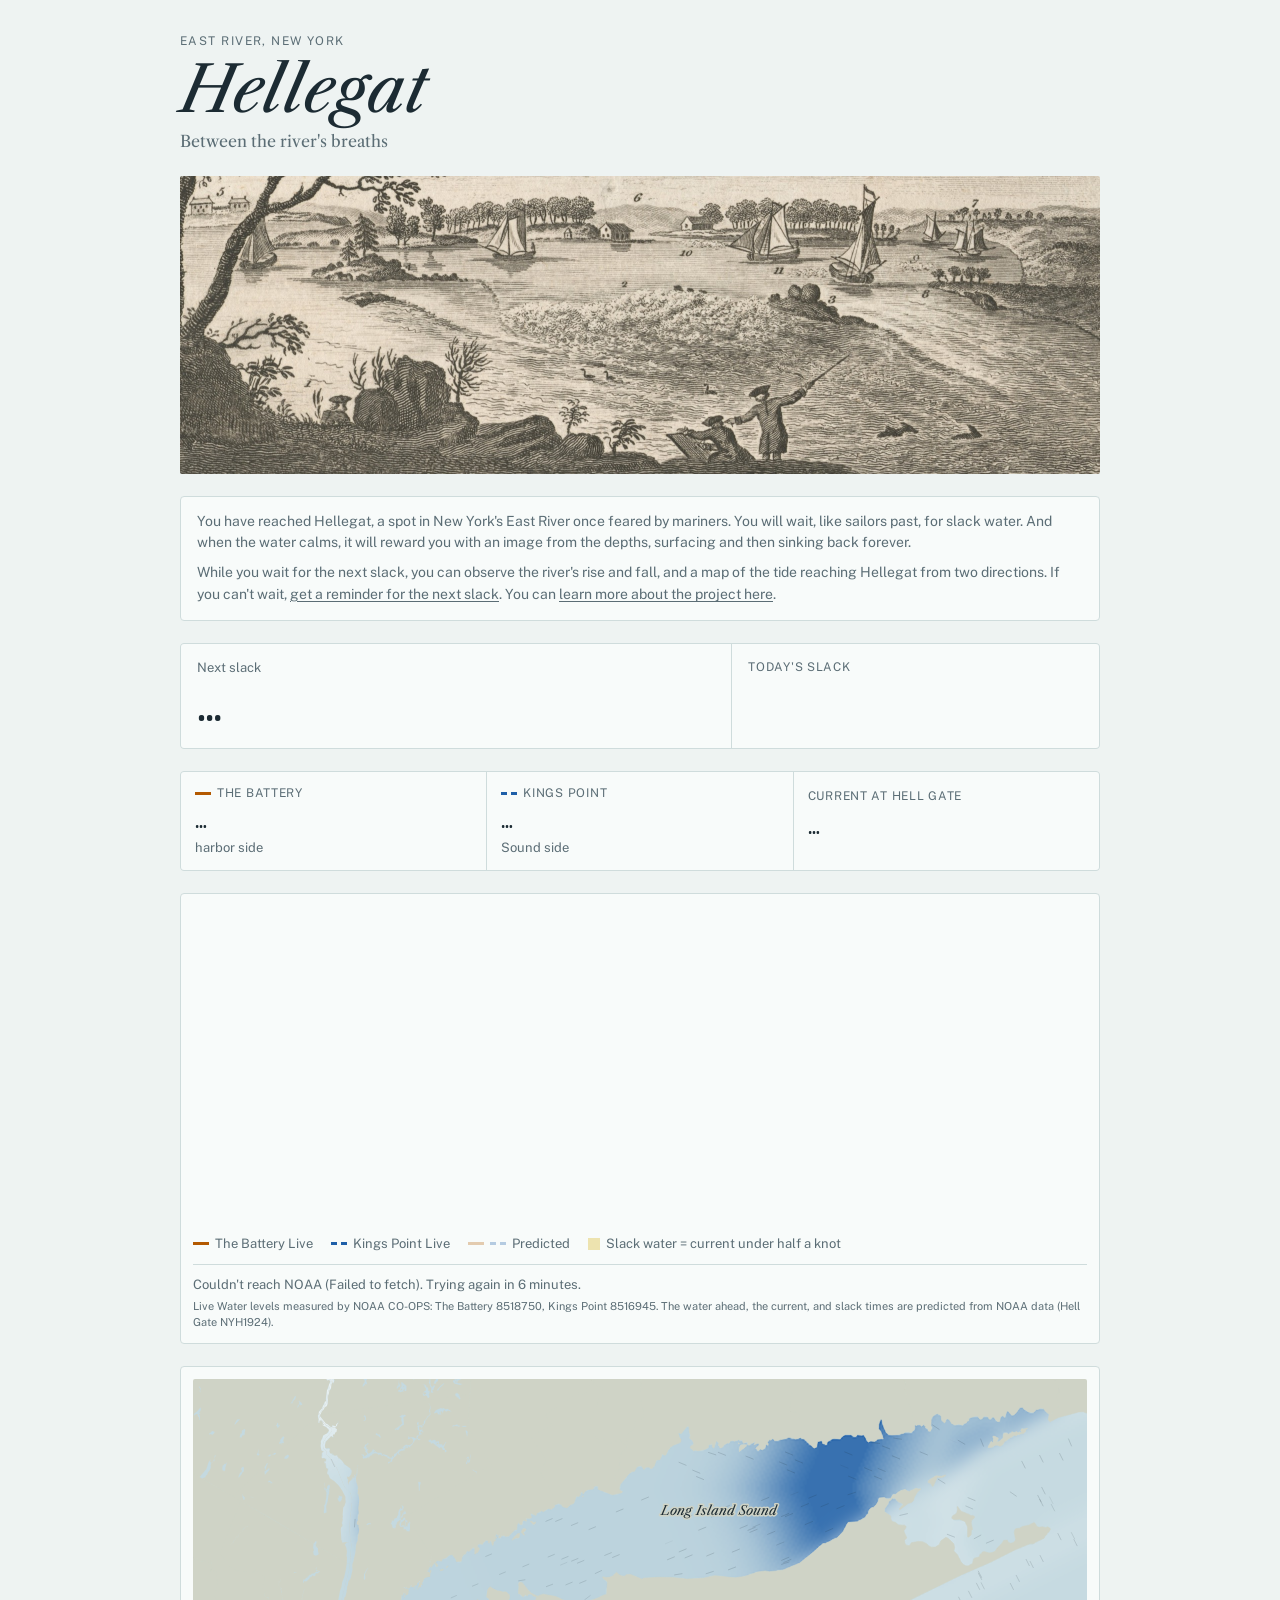
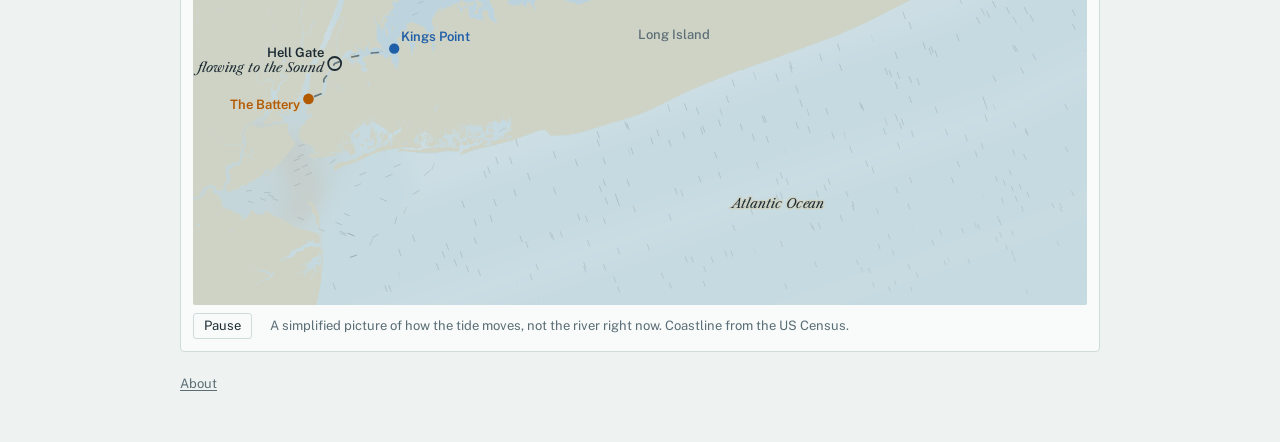
==== index.html @ 650f4060 "Make Hellegat installable, with a sailboat icon" ====
<!doctype html>
<html lang="en">
<head>
<meta charset="utf-8">
<meta name="viewport" content="width=device-width, initial-scale=1">
<title>Hellegat: Between the river's breaths</title>
<link rel="stylesheet" href="https://fonts.googleapis.com/css2?family=Libre+Caslon+Text:ital,wght@0,400;0,700;1,400&family=Public+Sans:wght@400;500;600&family=IBM+Plex+Mono:wght@400;500&display=swap">
<link rel="stylesheet" href="style.css">
<link rel="manifest" href="manifest.webmanifest">
<link rel="apple-touch-icon" href="icons/apple-touch-icon.png">
<link rel="icon" href="icons/icon-192.png">
<meta name="theme-color" content="#eef3f2" media="(prefers-color-scheme: light)">
<meta name="theme-color" content="#0e1619" media="(prefers-color-scheme: dark)">
<script src="app.js" defer></script>
<script src="map.js" defer></script>
</head>
<body>
<main class="wrap">
  <header>
    <p class="eyebrow">East River, New York</p>
    <h1>Hellegat</h1>
    <p class="tagline">Between the river's breaths</p>
  </header>

  <img class="banner" src="hell-gate-1775.jpg" width="1840" height="596" alt="Engraving of Hell Gate in 1775: ships pass rough water and rocks while a man on the shore points with a stick and another draws.">

  <section class="intro">
    <p>You have reached Hellegat, a spot in New York's East River once feared by mariners. You will wait, like sailors past, for slack water. And when the water calms, it will reward you with an image from the depths, surfacing and then sinking back forever.</p>
    <p>While you wait for the next slack, you can observe the river's rise and fall, and a map of the tide reaching Hellegat from two directions. If you can't wait, <button type="button" class="link" id="remind-next">get a reminder for the next slack</button>. You can <a href="about.html">learn more about the project here</a>.</p>
  </section>

  <section class="slack">
    <div class="countdown">
      <span class="k" id="slack-label">Next slack</span>
      <span class="count" id="slack-count">…</span>
      <span class="s" id="slack-when"></span>
    </div>
    <div class="today">
      <span class="k" id="slack-day">Today's slack</span>
      <ol id="slacks"></ol>
    </div>
  </section>

  <section class="reveal" id="reveal" hidden>
    <p class="s reveal-welcome">You have reached Hellegat, an art project by Maria Saha that follows the movement of New York's East River at its most dangerous spot. You have happened to arrive during slack water. At this time, the river becomes calm and chooses an image for us to view briefly. When the timer runs out, the image will sink back into the water forever. When it does, you will be able to learn more about this project and the river.</p>
    <p class="reveal-time"><span id="reveal-count"></span> until the river exhales</p>
    <div class="reveal-found" id="reveal-found" hidden>
      <img id="reveal-img" alt="">
      <div class="reveal-caption">
        <p class="reveal-title"><a id="reveal-link" target="_blank" rel="noopener"></a></p>
        <p class="s" id="reveal-info"></p>
        <p class="s">Take a screenshot to keep it with its name.</p>
      </div>
    </div>
    <p class="s" id="reveal-missing" hidden>The river's image couldn't be reached this time.</p>
  </section>

  <section class="readout">
    <div class="cell">
      <span class="k"><i class="sw bat"></i>The Battery</span>
      <span class="v" id="v-bat">…</span>
      <span class="s" id="s-bat">harbor side</span>
    </div>
    <div class="cell">
      <span class="k"><i class="sw kp"></i>Kings Point</span>
      <span class="v" id="v-kp">…</span>
      <span class="s" id="s-kp">Sound side</span>
    </div>
    <div class="cell">
      <span class="k">Current at Hell Gate</span>
      <span class="v" id="v-cur">…</span>
      <span class="s" id="s-cur"></span>
    </div>
  </section>

  <figure class="chart-fig">
    <p class="s river-clock" id="river-clock" hidden></p>
    <canvas id="chart" aria-label="Chart of water level at the Battery and Kings Point, centered on the next slack at Hell Gate"></canvas>
    <figcaption class="legend">
      <span><i class="sw bat"></i>The Battery Live</span>
      <span><i class="sw kp"></i>Kings Point Live</span>
      <span><i class="sw bat faded"></i><i class="sw kp faded"></i>Predicted</span>
      <span><i class="sw band"></i>Slack water = current under half a knot</span>
    </figcaption>
    <div class="status">
      <span id="updated">Loading from NOAA…</span>
      <span class="sources">Live Water levels measured by NOAA CO-OPS: The Battery 8518750, Kings Point 8516945. The water ahead, the current, and slack times are predicted from NOAA data (Hell Gate NYH1924).</span>
    </div>
  </figure>

  <figure class="chart-fig map-fig" id="tide-map-fig">
    <canvas id="tide-map" aria-label="Map of New York Harbor, Long Island and Long Island Sound. One ocean tide wraps around Long Island and reaches Hell Gate from both ends, hours apart."></canvas>
    <figcaption class="legend">
      <button id="tide-pause" type="button">Pause</button>
      <span>A simplified picture of how the tide moves, not the river right now. Coastline from the US Census.</span>
    </figcaption>
  </figure>

  <footer class="site-foot"><a href="about.html">About</a></footer>
</main>
</body>
</html>
---- style.css ----
/* Colorblind-safe orange and blue for the two sides. */
:root {
  --paper: #eef3f2;
  --card: #f8fbfa;
  --ink: #1c2b33;
  --muted: #5b6d75;
  --rule: #cfdcdc;
  --harbor: #b35900;
  --sound: #1f5fa8;
  --flow: #1c2b33;
  --slack: #d4a800;
  --land: #cfd3c6;
  --water: #c4d9e0;
  --crest: #ffffff;
  --display: "Libre Caslon Text", Georgia, "Times New Roman", serif;
  --body: "Public Sans", system-ui, -apple-system, "Segoe UI", sans-serif;
  --mono: "IBM Plex Mono", ui-monospace, Menlo, monospace;
}
@media (prefers-color-scheme: dark) {
  :root {
    --paper: #0e1619; --card: #141f23; --ink: #dfe9ea; --muted: #8fa3a8; --rule: #26363b;
    --harbor: #f0a050; --sound: #7fb2f0; --flow: #e8f1f2; --slack: #f2c94c;
    --land: #0b1213; --water: #0f2830; --crest: #dfe9ea;
    color-scheme: dark;
  }
}

[hidden] { display: none !important; }
body { margin: 0; background: var(--paper); color: var(--ink); font-family: var(--body); font-size: 15px; line-height: 1.55; }
.wrap {
  max-width: 920px; margin: 0 auto;
  padding: 32px 16px 48px;
  display: grid; gap: 22px;
}
.eyebrow { margin: 0; font-size: 12px; letter-spacing: .12em; text-transform: uppercase; color: var(--muted); }
h1 { margin: 4px 0 0; font-family: var(--display); font-style: italic; font-weight: 400; font-size: clamp(40px, 7vw, 64px); line-height: 1.1; }
h1 a { color: inherit; text-decoration: none; }
.tagline { margin: 4px 0 0; font-family: var(--display); font-size: 16px; color: var(--muted); }
.banner { display: block; width: 100%; height: auto; border-radius: 2px; }

.intro { background: var(--card); border: 1px solid var(--rule); border-radius: 4px; padding: 14px 16px; color: var(--muted); font-size: 14px; }
.intro p { margin: 0; }
.intro p + p { margin-top: 8px; }
.slack { display: grid; grid-template-columns: minmax(0, 3fr) minmax(0, 2fr); gap: 1px; background: var(--rule); border: 1px solid var(--rule); border-radius: 4px; overflow: hidden; }
.countdown, .today { background: var(--card); padding: 14px 16px; display: grid; gap: 4px; align-content: start; min-width: 0; }
.count { font-family: var(--mono); font-size: clamp(32px, 6vw, 42px); line-height: 1.15; font-variant-numeric: tabular-nums; }
.today ol { margin: 2px 0 0; padding: 0; list-style: none; font-family: var(--mono); font-size: 13px; font-variant-numeric: tabular-nums; }
.today li { display: flex; justify-content: space-between; gap: 12px; padding: 2px 0; }
.today li.past { color: var(--muted); }
.today li.next, .today li.now { font-weight: 500; }
/* Remind me has the same outlined look as the map's Pause button, with less padding so its row is no taller than the others. */
.today button { font: inherit; color: var(--ink); background: transparent; border: 1px solid var(--rule); border-radius: 3px; padding: 0 8px; cursor: pointer; }

/* While the image is up it covers the whole page, so fading in is a fade from the river, and it needs no scrolling. */
.reveal {
  position: fixed; inset: 0; z-index: 10; overflow: auto;
  display: grid; grid-template-rows: auto auto minmax(0, 1fr); gap: 12px;
  padding: 16px; text-align: center;
  background: var(--paper); animation: surface 2.5s ease-out;
}
.reveal p { margin: 4px 0 0; }
.reveal-welcome { max-width: 640px; justify-self: center; text-align: left; }
.reveal-time { font-family: var(--mono); font-size: 14px; font-variant-numeric: tabular-nums; color: var(--muted); }
.reveal-found { display: flex; flex-direction: column; align-items: center; justify-content: center; gap: 12px; min-height: 0; }
.reveal img { flex: 0 1 auto; min-height: 0; max-width: 100%; object-fit: contain; }
.reveal-caption { flex: none; max-width: 640px; }
.reveal-title { font-family: var(--display); font-size: 18px; line-height: 1.3; }
.reveal.sinking { animation: sink 4s ease-in forwards; }
@keyframes surface { from { opacity: 0; } to { opacity: 1; } }
@keyframes sink { from { opacity: 1; } to { opacity: 0; } }
@media (prefers-reduced-motion: reduce) { .reveal, .reveal.sinking { animation: none; } }

.readout { display: grid; grid-template-columns: repeat(3, minmax(0, 1fr)); gap: 1px; background: var(--rule); border: 1px solid var(--rule); border-radius: 4px; overflow: hidden; }
.cell { background: var(--card); padding: 12px 14px; display: grid; gap: 2px; min-width: 0; }
.k { font-size: 12px; letter-spacing: .06em; text-transform: uppercase; color: var(--muted); display: flex; align-items: center; gap: 6px; }
#slack-label { font-size: 13px; letter-spacing: 0; text-transform: none; }
.v { font-family: var(--mono); font-size: 20px; font-variant-numeric: tabular-nums; }
.s { font-size: 13px; color: var(--muted); }

.sw { display: inline-block; width: 16px; height: 0; border-top: 3px solid; }
.sw.bat { border-color: var(--harbor); }
.sw.kp { border-color: var(--sound); border-top-style: dashed; }
.sw.faded { opacity: .3; } /* same as FUTURE_FADE in app.js */
.sw.band { border: 0; height: 12px; width: 12px; background: var(--slack); opacity: .3; }

.map-fig { margin-top: 18px; }
.map-fig[hidden] { display: none; }
.map-fig canvas { display: block; width: 100%; border-radius: 2px; }
.map-fig .legend { align-items: center; }
#tide-pause { font: inherit; color: var(--ink); background: transparent; border: 1px solid var(--rule); border-radius: 3px; padding: 2px 10px; cursor: pointer; }
.river-clock { margin: 0 0 8px; } /* at the top of the chart's box, above the times it answers */
.chart-fig { min-width: 0; margin: 0; background: var(--card); border: 1px solid var(--rule); border-radius: 4px; padding: 12px; }
canvas { display: block; width: 100%; }
.legend { display: flex; flex-wrap: wrap; gap: 6px 18px; margin-top: 8px; font-size: 13px; color: var(--muted); }
.legend span { display: inline-flex; align-items: center; gap: 6px; }

.status { display: flex; flex-wrap: wrap; justify-content: space-between; gap: 4px 16px; margin-top: 10px; padding-top: 10px; border-top: 1px solid var(--rule); font-size: 13px; color: var(--muted); }
.sources { font-size: 11px; line-height: 1.45; }

@media (max-width: 640px) {
  .slack, .readout { grid-template-columns: minmax(0, 1fr); }
}

.site-foot { font-size: 13px; color: var(--muted); }
.site-foot a, .about section a, .intro a, .reveal-title a { color: inherit; text-underline-offset: 2px; }
/* A button that does something on the page, dressed like the links around it. */
button.link { font: inherit; color: inherit; background: none; border: 0; padding: 0; text-decoration: underline; text-underline-offset: 2px; cursor: pointer; }

/* The About page: a narrower column, for reading */
.about { max-width: 640px; font-size: 16px; line-height: 1.65; }
.about h2 { margin: 0 0 8px; font-family: var(--display); font-weight: 400; font-size: 24px; line-height: 1.2; }
.about section p { margin: 0 0 14px; }
.cam { margin: 0; }
.cam iframe { display: block; width: 100%; aspect-ratio: 16 / 9; border: 0; }
.cam figcaption { margin-top: 6px; font-size: 13px; color: var(--muted); }
.about .credits { padding-top: 18px; border-top: 1px solid var(--rule); color: var(--muted); font-size: 13px; line-height: 1.5; }
.about .credits h2 { font-size: 16px; color: var(--ink); }
.about .credits ul { margin: 0; padding: 0; list-style: none; display: grid; gap: 6px; }
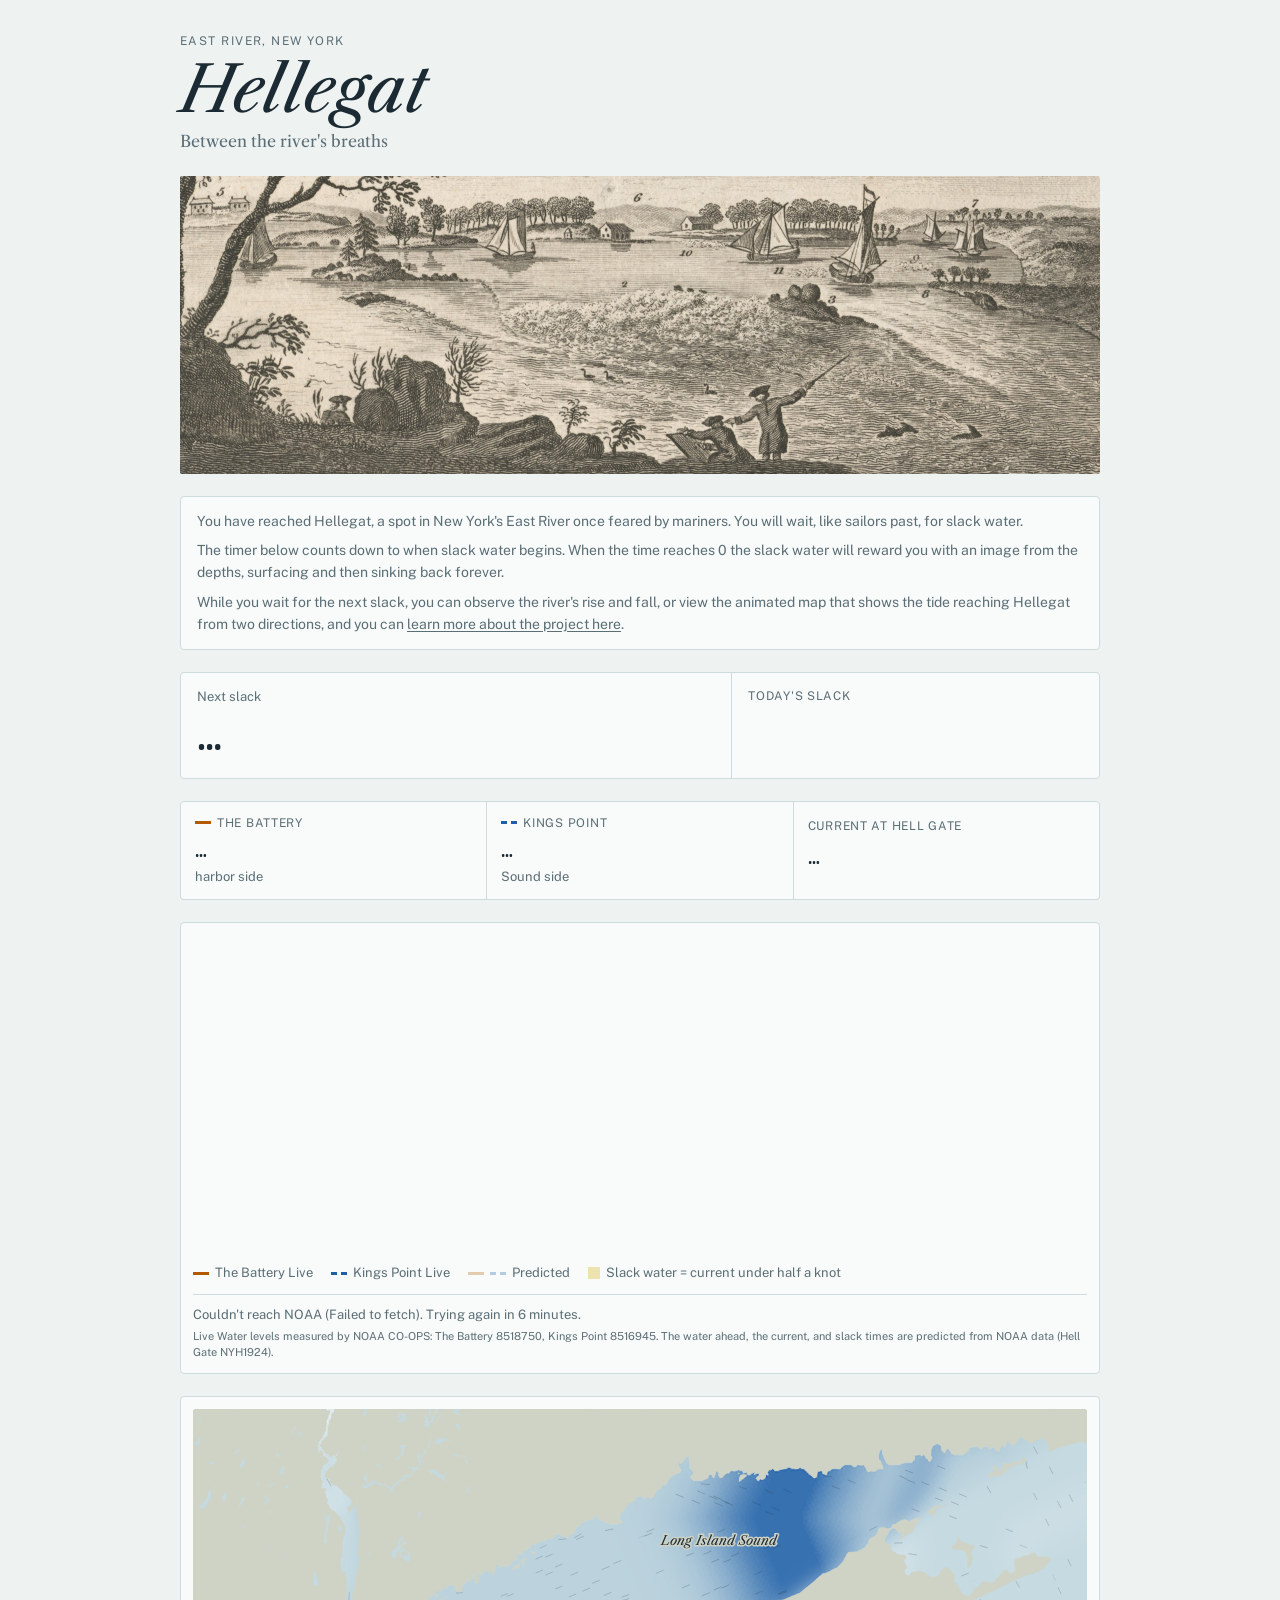
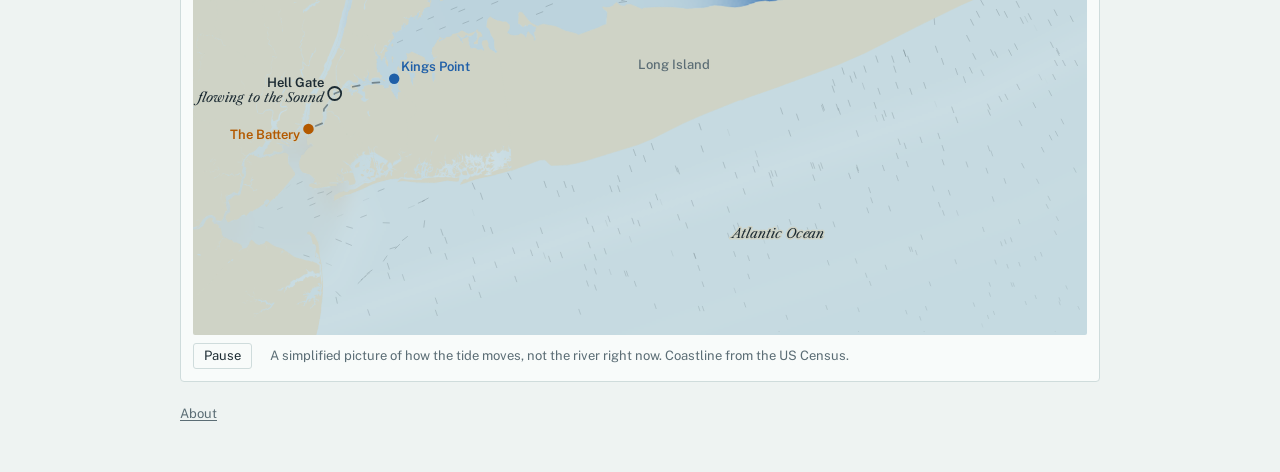
==== commit a16cacdd: "Rewrite the intro so it says the timer counts down to the image, and drop the intro's reminder link" ====
--- a/index.html
+++ b/index.html
@@ -25,8 +25,9 @@
   <img class="banner" src="hell-gate-1775.jpg" width="1840" height="596" alt="Engraving of Hell Gate in 1775: ships pass rough water and rocks while a man on the shore points with a stick and another draws.">
 
   <section class="intro">
-    <p>You have reached Hellegat, a spot in New York's East River once feared by mariners. You will wait, like sailors past, for slack water. And when the water calms, it will reward you with an image from the depths, surfacing and then sinking back forever.</p>
-    <p>While you wait for the next slack, you can observe the river's rise and fall, and a map of the tide reaching Hellegat from two directions. If you can't wait, <button type="button" class="link" id="remind-next">get a reminder for the next slack</button>. You can <a href="about.html">learn more about the project here</a>.</p>
+    <p>You have reached Hellegat, a spot in New York's East River once feared by mariners. You will wait, like sailors past, for slack water.</p>
+    <p>The timer below counts down to when slack water begins. When the time reaches 0 the slack water will reward you with an image from the depths, surfacing and then sinking back forever.</p>
+    <p>While you wait for the next slack, you can observe the river's rise and fall, or view the animated map that shows the tide reaching Hellegat from two directions, and you can <a href="about.html">learn more about the project here</a>.</p>
   </section>
 
   <section class="slack">
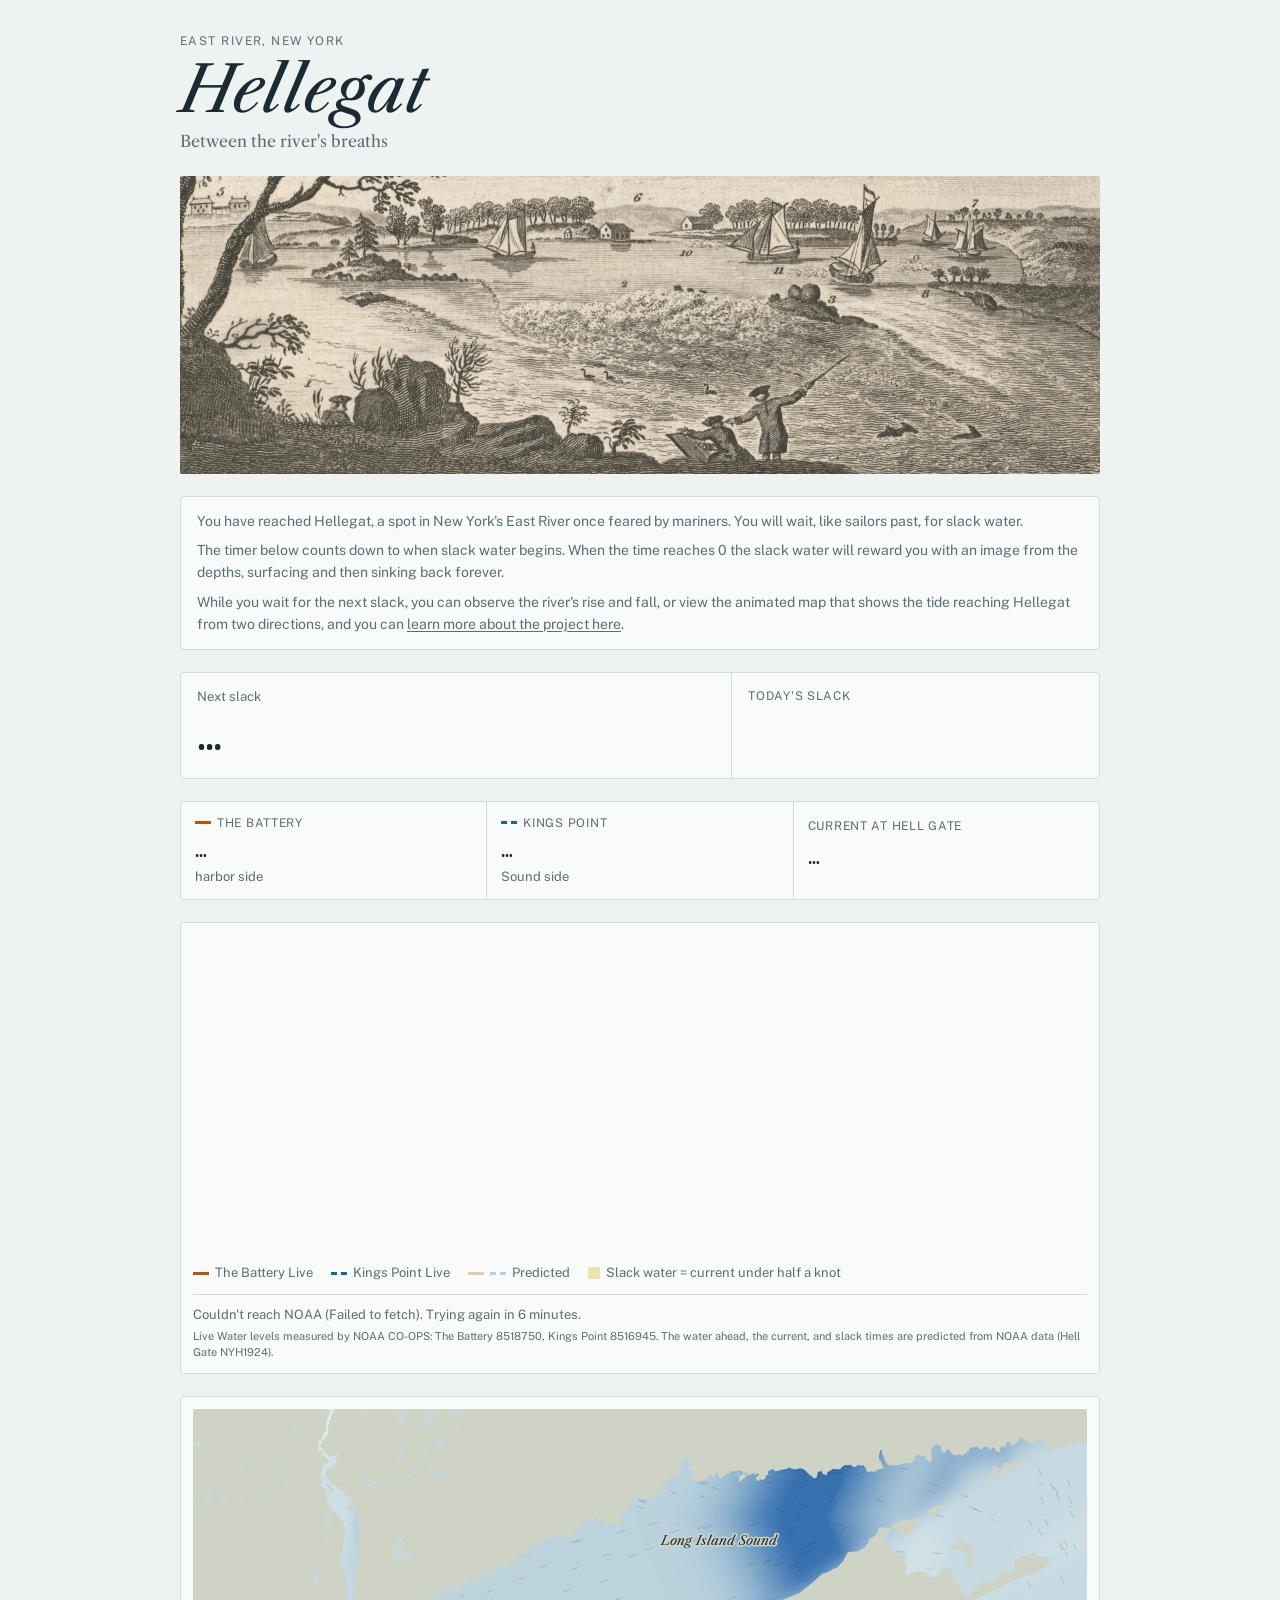
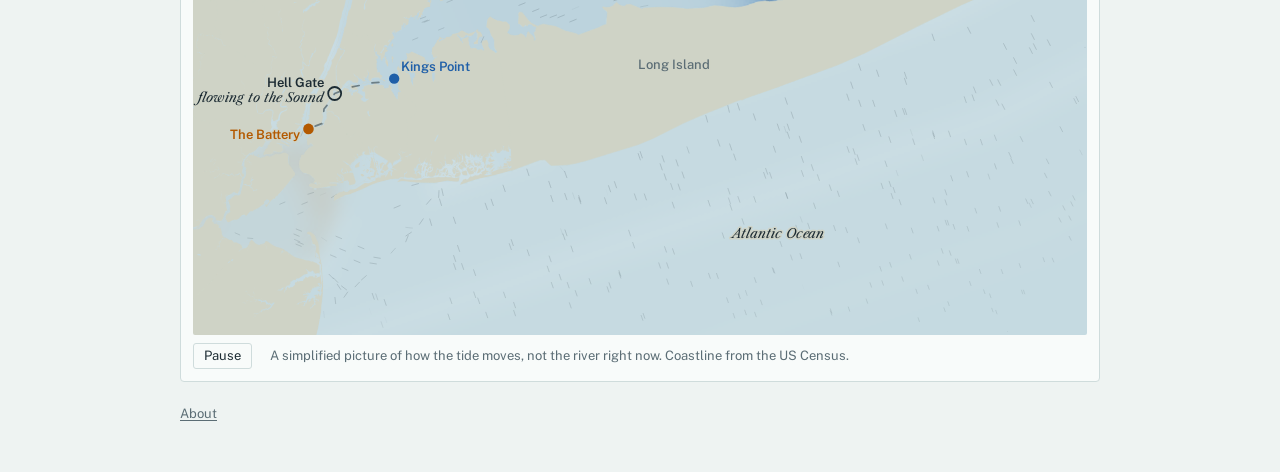
==== commit 7f02f87b: "Add slack notifications, still hidden behind ?notify: the service worker shows them, and a Notify me" ====
--- a/index.html
+++ b/index.html
@@ -13,6 +13,7 @@
 <meta name="theme-color" content="#0e1619" media="(prefers-color-scheme: dark)">
 <script src="app.js" defer></script>
 <script src="map.js" defer></script>
+<script type="module" src="notify.js"></script>
 </head>
 <body>
 <main class="wrap">
@@ -35,6 +36,8 @@
       <span class="k" id="slack-label">Next slack</span>
       <span class="count" id="slack-count">…</span>
       <span class="s" id="slack-when"></span>
+      <button id="notify-btn" type="button" hidden>Notify me</button>
+      <p class="s" id="notify-msg" hidden></p>
     </div>
     <div class="today">
       <span class="k" id="slack-day">Today's slack</span>
--- a/style.css
+++ b/style.css
@@ -88,6 +88,9 @@
 .map-fig canvas { display: block; width: 100%; border-radius: 2px; }
 .map-fig .legend { align-items: center; }
 #tide-pause { font: inherit; color: var(--ink); background: transparent; border: 1px solid var(--rule); border-radius: 3px; padding: 2px 10px; cursor: pointer; }
+/* Notify me matches the Pause button, and sits at its own width under the countdown instead of stretching. */
+#notify-btn { font: inherit; font-size: 13px; color: var(--ink); background: transparent; border: 1px solid var(--rule); border-radius: 3px; padding: 2px 10px; cursor: pointer; justify-self: start; margin-top: 6px; }
+#notify-msg { margin: 0; }
 .river-clock { margin: 0 0 8px; } /* at the top of the chart's box, above the times it answers */
 .chart-fig { min-width: 0; margin: 0; background: var(--card); border: 1px solid var(--rule); border-radius: 4px; padding: 12px; }
 canvas { display: block; width: 100%; }
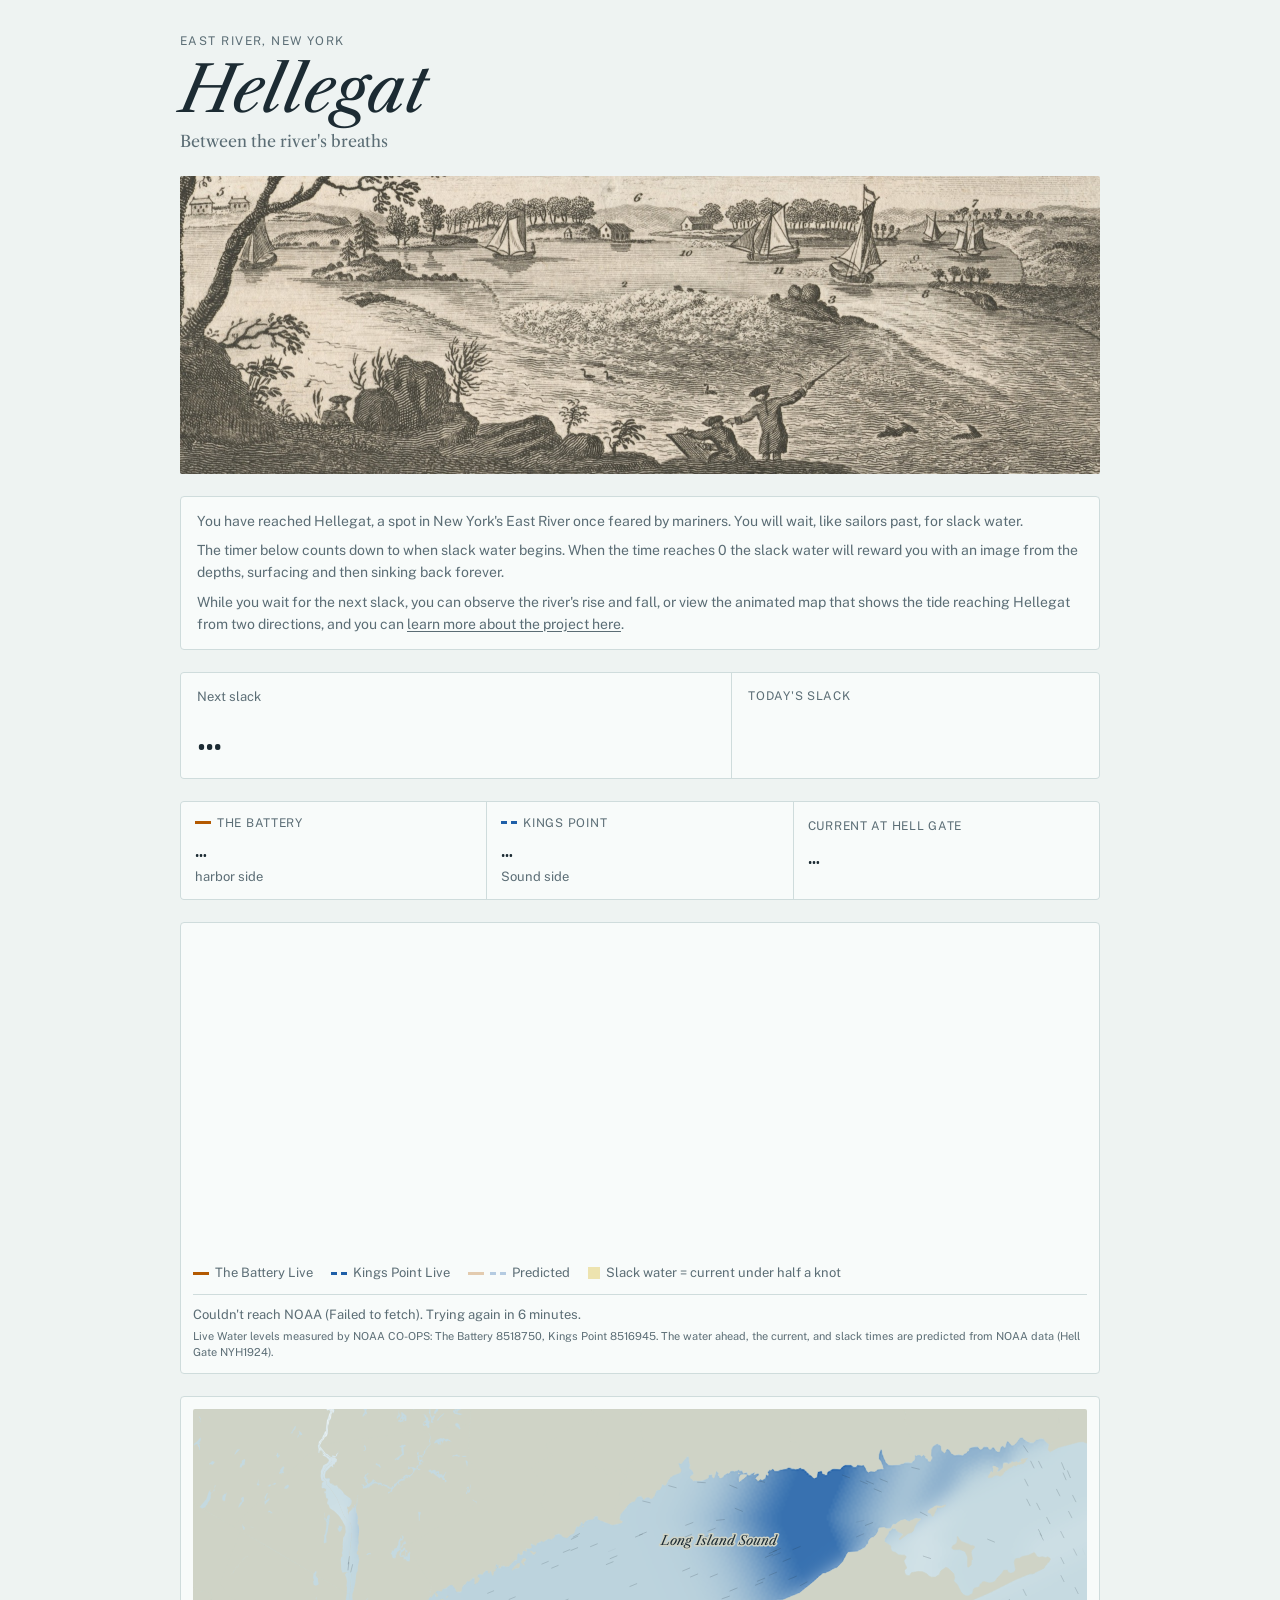
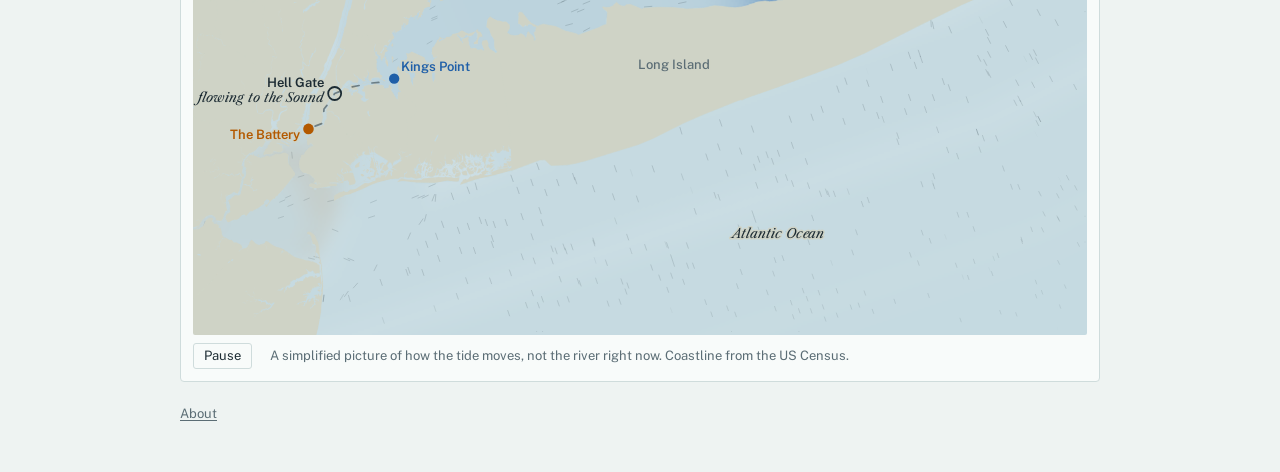
==== commit 63ee3413: "Show when this device is subscribed to slack notifications, with a quiet Turn off link" ====
--- a/index.html
+++ b/index.html
@@ -38,6 +38,7 @@
       <span class="s" id="slack-when"></span>
       <button id="notify-btn" type="button" hidden>Notify me</button>
       <p class="s" id="notify-msg" hidden></p>
+      <button id="notify-off" class="link s" type="button" hidden>Turn off</button>
     </div>
     <div class="today">
       <span class="k" id="slack-day">Today's slack</span>
--- a/style.css
+++ b/style.css
@@ -91,6 +91,7 @@
 /* Notify me matches the Pause button, and sits at its own width under the countdown instead of stretching. */
 #notify-btn { font: inherit; font-size: 13px; color: var(--ink); background: transparent; border: 1px solid var(--rule); border-radius: 3px; padding: 2px 10px; cursor: pointer; justify-self: start; margin-top: 6px; }
 #notify-msg { margin: 0; }
+#notify-off { justify-self: start; }
 .river-clock { margin: 0 0 8px; } /* at the top of the chart's box, above the times it answers */
 .chart-fig { min-width: 0; margin: 0; background: var(--card); border: 1px solid var(--rule); border-radius: 4px; padding: 12px; }
 canvas { display: block; width: 100%; }
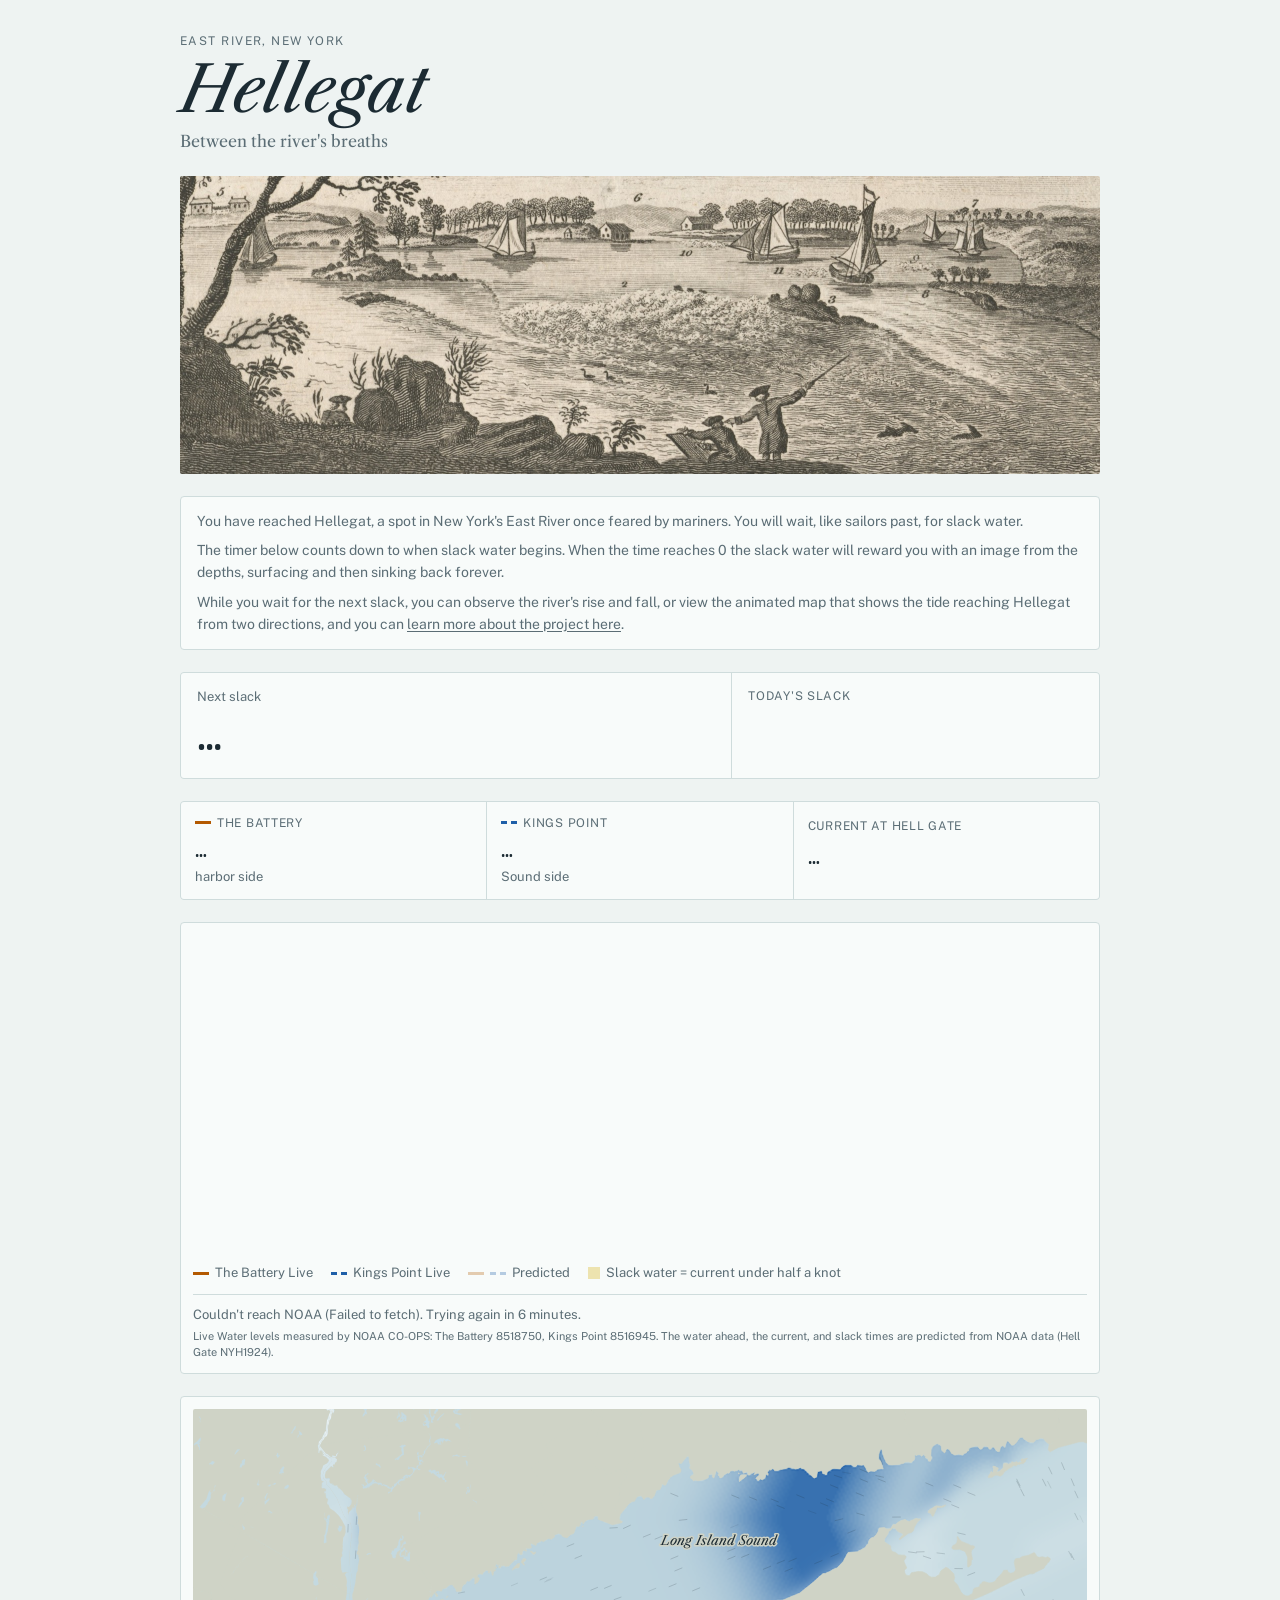
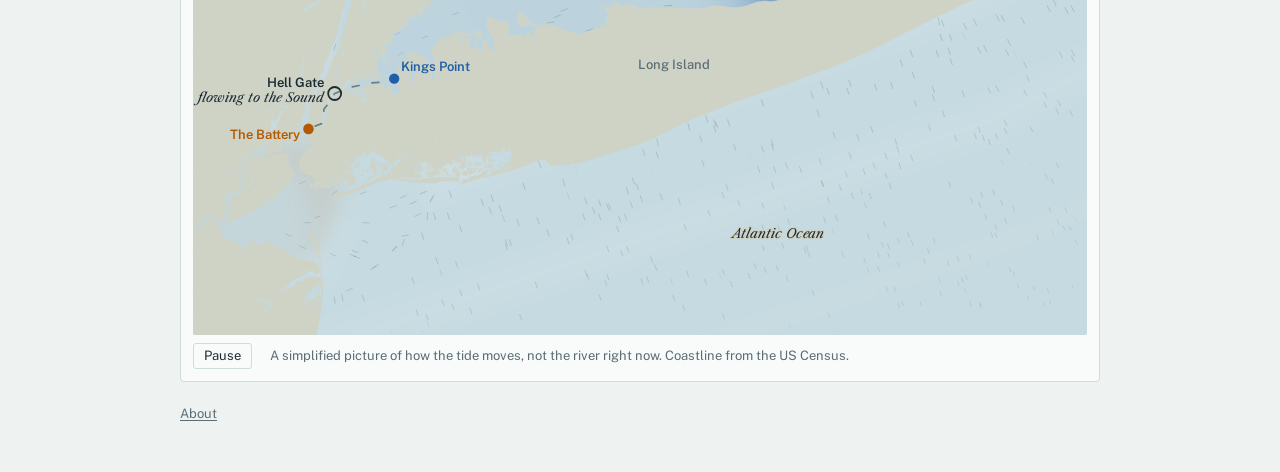
==== commit a92094b6: "Add a Notify me under the slack image's caption, still hidden behind ?notify" ====
--- a/index.html
+++ b/index.html
@@ -56,6 +56,8 @@
         <p class="s" id="reveal-info"></p>
         <p class="s">Take a screenshot to keep it with its name.</p>
       </div>
+      <button id="reveal-notify-btn" type="button" hidden>Notify me</button>
+      <p class="s" id="reveal-notify-msg" hidden></p>
     </div>
     <p class="s" id="reveal-missing" hidden>The river's image couldn't be reached this time.</p>
   </section>
--- a/style.css
+++ b/style.css
@@ -89,9 +89,12 @@
 .map-fig .legend { align-items: center; }
 #tide-pause { font: inherit; color: var(--ink); background: transparent; border: 1px solid var(--rule); border-radius: 3px; padding: 2px 10px; cursor: pointer; }
 /* Notify me matches the Pause button, and sits at its own width under the countdown instead of stretching. */
-#notify-btn { font: inherit; font-size: 13px; color: var(--ink); background: transparent; border: 1px solid var(--rule); border-radius: 3px; padding: 2px 10px; cursor: pointer; justify-self: start; margin-top: 6px; }
+#notify-btn, #reveal-notify-btn { font: inherit; font-size: 13px; color: var(--ink); background: transparent; border: 1px solid var(--rule); border-radius: 3px; padding: 2px 10px; cursor: pointer; justify-self: start; margin-top: 6px; }
 #notify-msg { margin: 0; }
 #notify-off { justify-self: start; }
+/* In the reveal, Notify me and its one-time reply sit right under the caption; the image block already centers them. */
+#reveal-notify-btn { flex: none; margin-top: 0; }
+#reveal-notify-msg { flex: none; max-width: 640px; margin: 0; }
 .river-clock { margin: 0 0 8px; } /* at the top of the chart's box, above the times it answers */
 .chart-fig { min-width: 0; margin: 0; background: var(--card); border: 1px solid var(--rule); border-radius: 4px; padding: 12px; }
 canvas { display: block; width: 100%; }
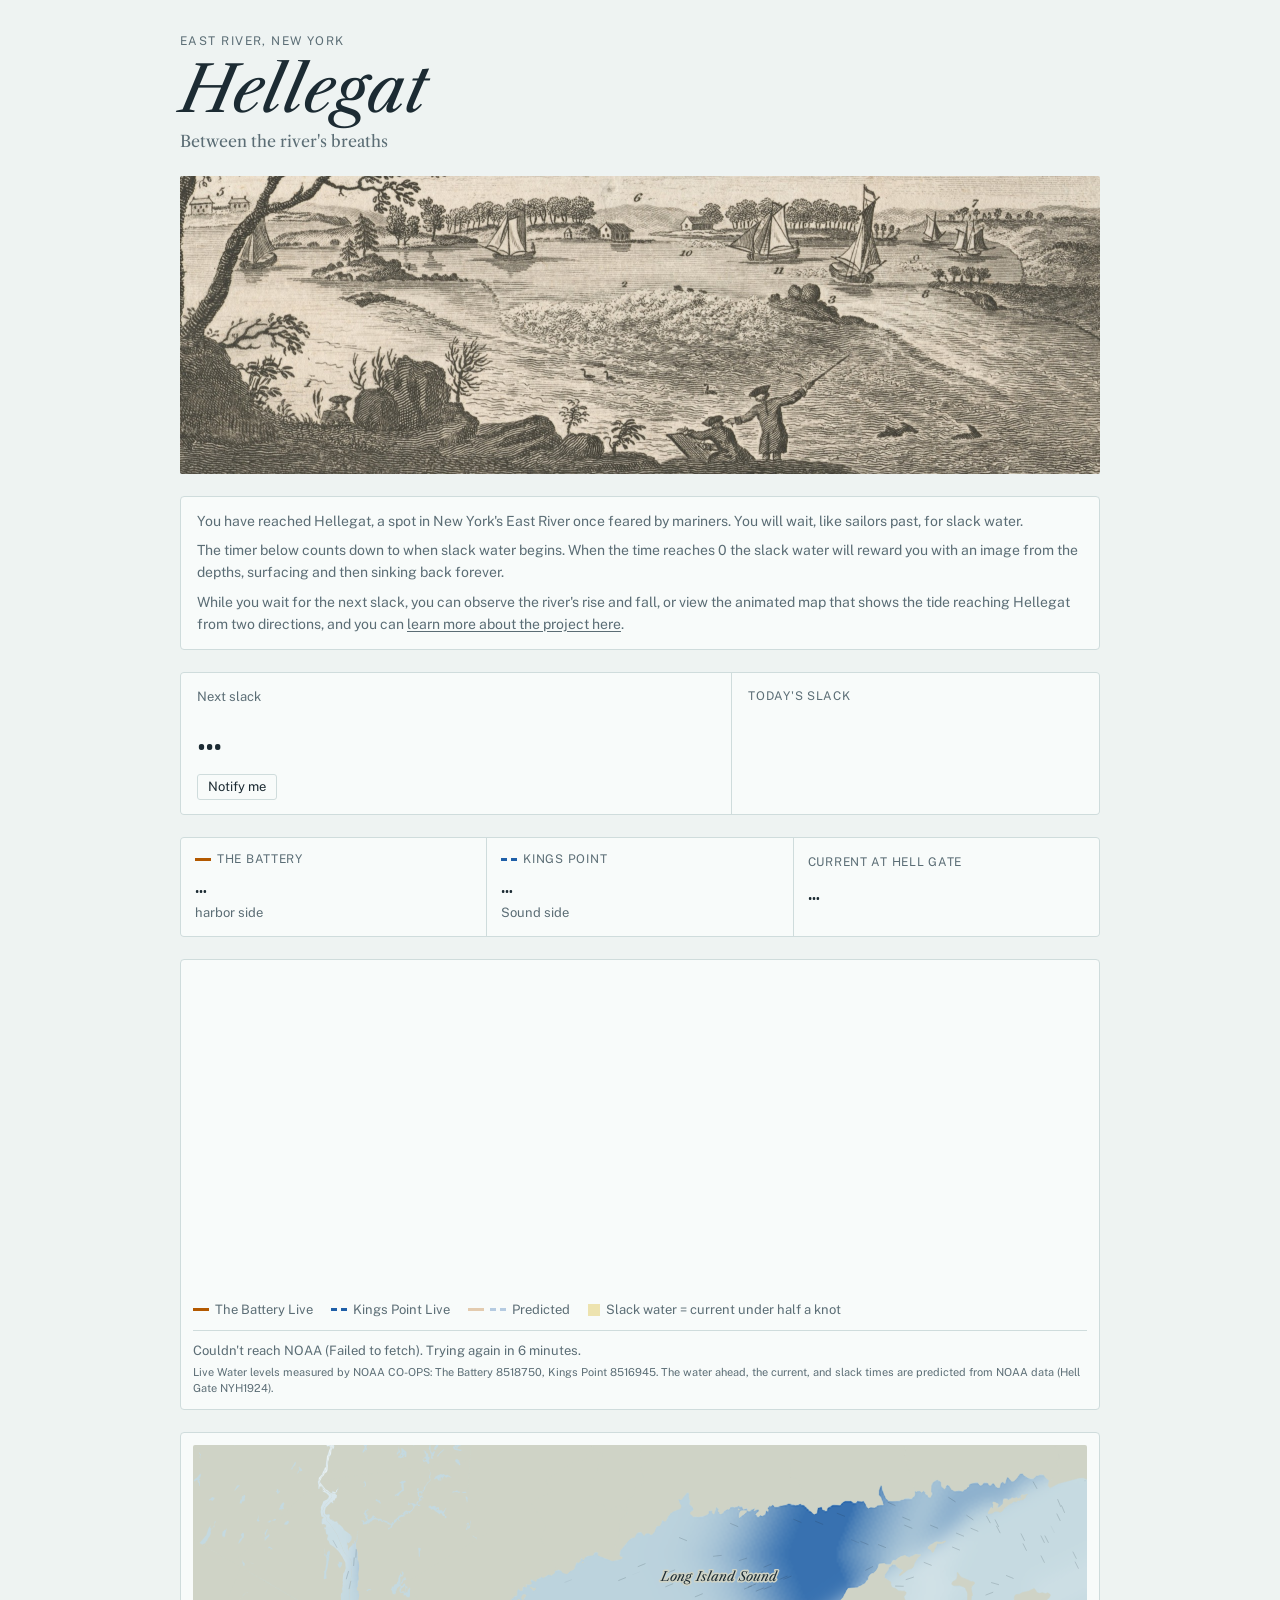
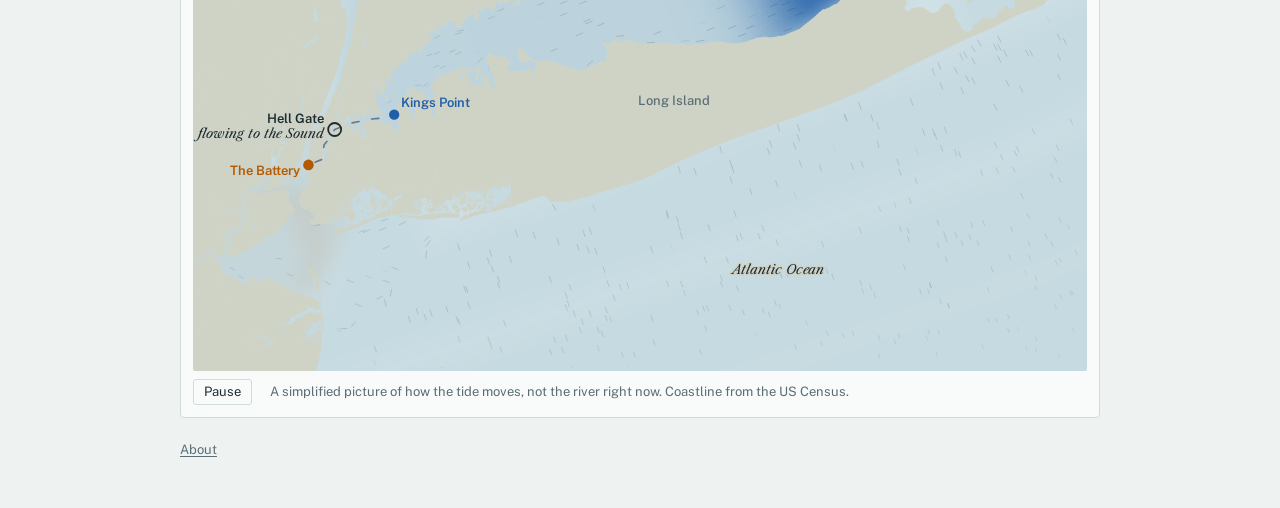
==== commit df1a395a: "Launch slack notifications: Notify me for every visitor, with numbered iPhone steps and Unsubscribe" ====
--- a/index.html
+++ b/index.html
@@ -38,7 +38,7 @@
       <span class="s" id="slack-when"></span>
       <button id="notify-btn" type="button" hidden>Notify me</button>
       <p class="s" id="notify-msg" hidden></p>
-      <button id="notify-off" class="link s" type="button" hidden>Turn off</button>
+      <button id="notify-off" class="link s" type="button" hidden>Unsubscribe</button>
     </div>
     <div class="today">
       <span class="k" id="slack-day">Today's slack</span>
--- a/style.css
+++ b/style.css
@@ -90,6 +90,7 @@
 #tide-pause { font: inherit; color: var(--ink); background: transparent; border: 1px solid var(--rule); border-radius: 3px; padding: 2px 10px; cursor: pointer; }
 /* Notify me matches the Pause button, and sits at its own width under the countdown instead of stretching. */
 #notify-btn, #reveal-notify-btn { font: inherit; font-size: 13px; color: var(--ink); background: transparent; border: 1px solid var(--rule); border-radius: 3px; padding: 2px 10px; cursor: pointer; justify-self: start; margin-top: 6px; }
+#notify-msg, #reveal-notify-msg { white-space: pre-line; } /* so a message can be a list, one step per line */
 #notify-msg { margin: 0; }
 #notify-off { justify-self: start; }
 /* In the reveal, Notify me and its one-time reply sit right under the caption; the image block already centers them. */
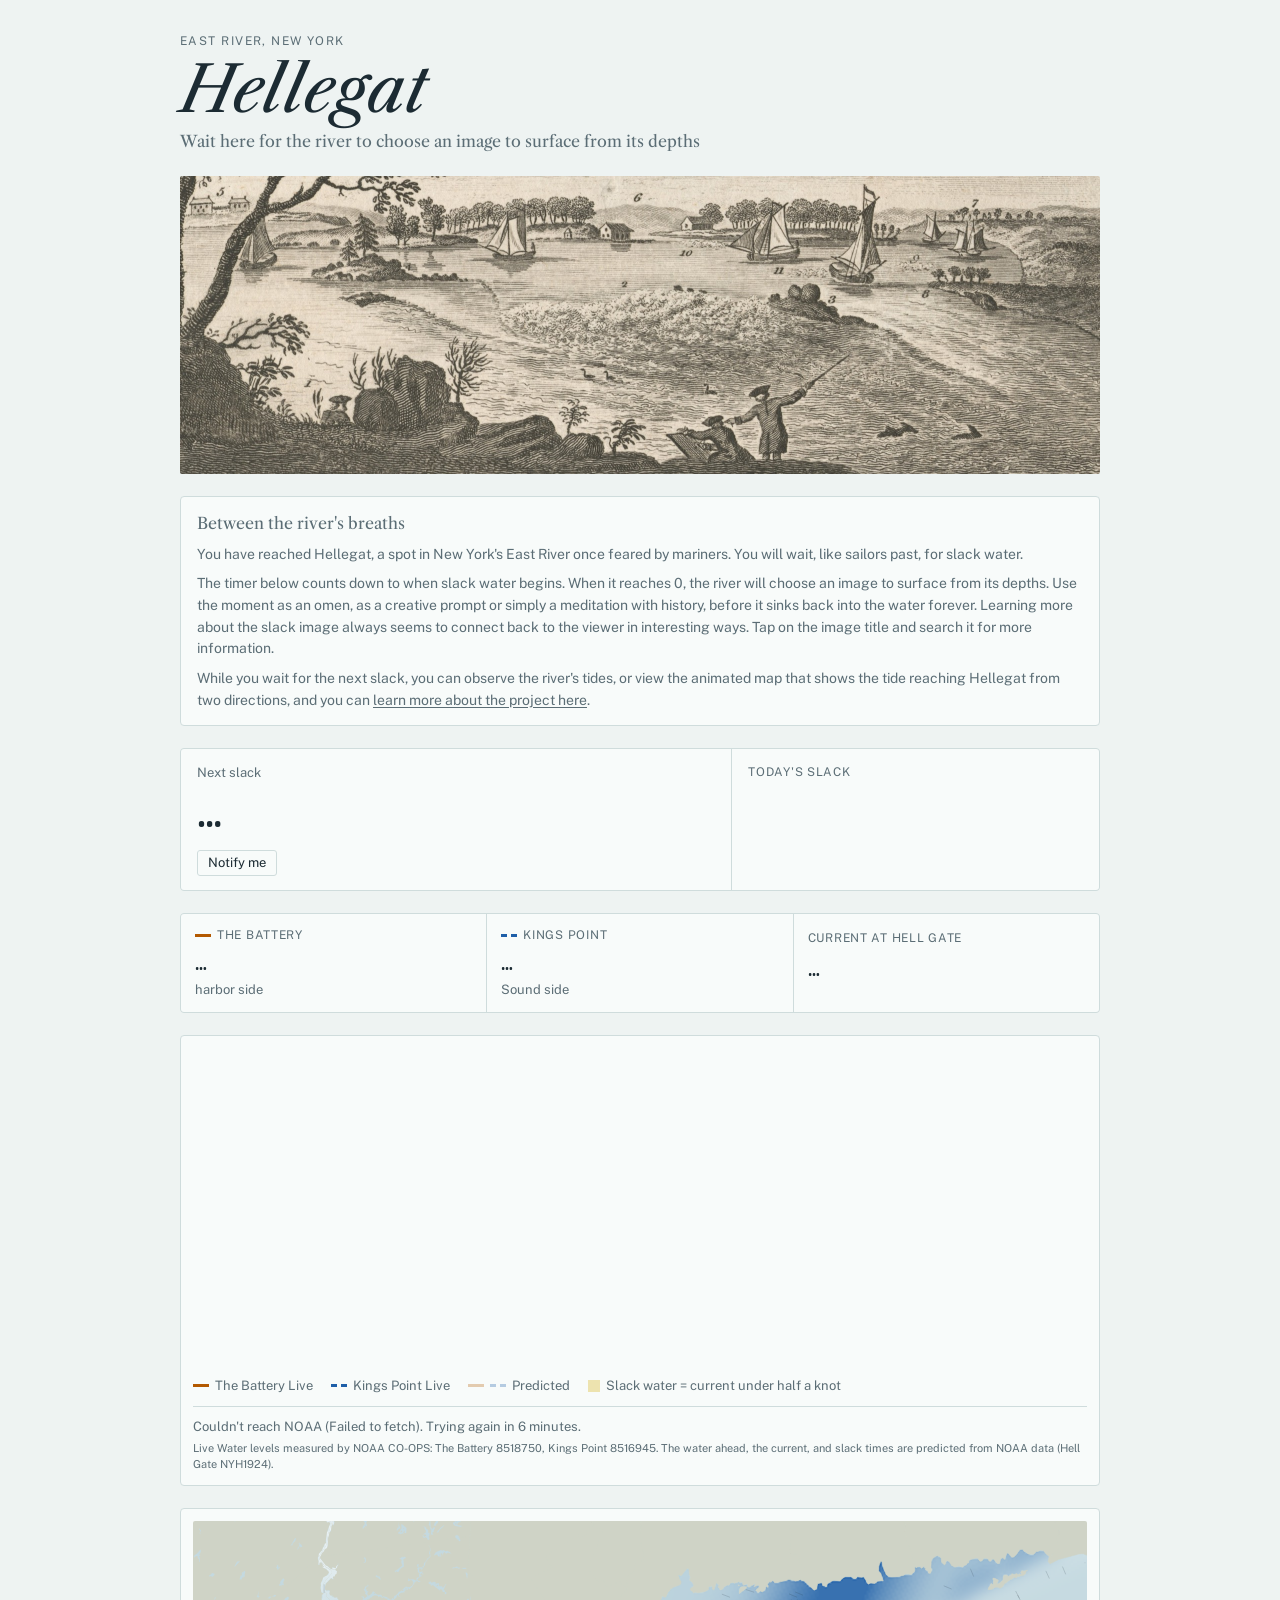
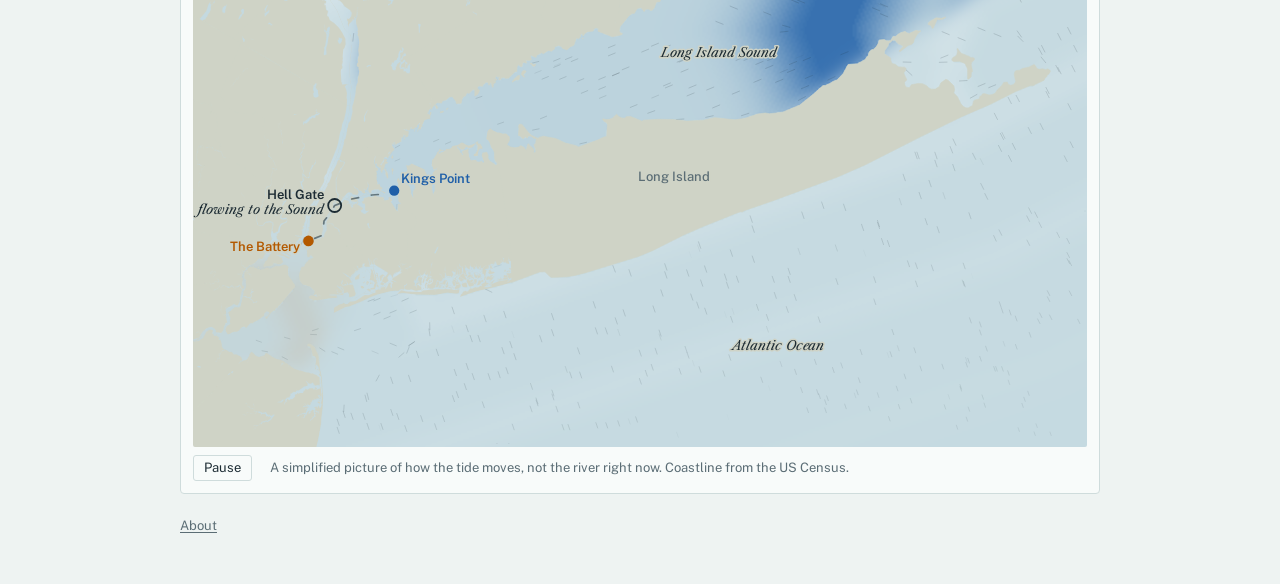
==== commit c2a12912: "Intro: the river chooses the image; omen, prompt or meditation; search the title to learn more" ====
--- a/index.html
+++ b/index.html
@@ -20,15 +20,16 @@
   <header>
     <p class="eyebrow">East River, New York</p>
     <h1>Hellegat</h1>
-    <p class="tagline">Between the river's breaths</p>
+    <p class="tagline">Wait here for the river to choose an image to surface from its depths</p>
   </header>
 
   <img class="banner" src="hell-gate-1775.jpg" width="1840" height="596" alt="Engraving of Hell Gate in 1775: ships pass rough water and rocks while a man on the shore points with a stick and another draws.">
 
   <section class="intro">
+    <p class="tagline">Between the river's breaths</p>
     <p>You have reached Hellegat, a spot in New York's East River once feared by mariners. You will wait, like sailors past, for slack water.</p>
-    <p>The timer below counts down to when slack water begins. When the time reaches 0 the slack water will reward you with an image from the depths, surfacing and then sinking back forever.</p>
-    <p>While you wait for the next slack, you can observe the river's rise and fall, or view the animated map that shows the tide reaching Hellegat from two directions, and you can <a href="about.html">learn more about the project here</a>.</p>
+    <p>The timer below counts down to when slack water begins. When it reaches 0, the river will choose an image to surface from its depths. Use the moment as an omen, as a creative prompt or simply a meditation with history, before it sinks back into the water forever. Learning more about the slack image always seems to connect back to the viewer in interesting ways. Tap on the image title and search it for more information.</p>
+    <p>While you wait for the next slack, you can observe the river's tides, or view the animated map that shows the tide reaching Hellegat from two directions, and you can <a href="about.html">learn more about the project here</a>.</p>
   </section>
 
   <section class="slack">
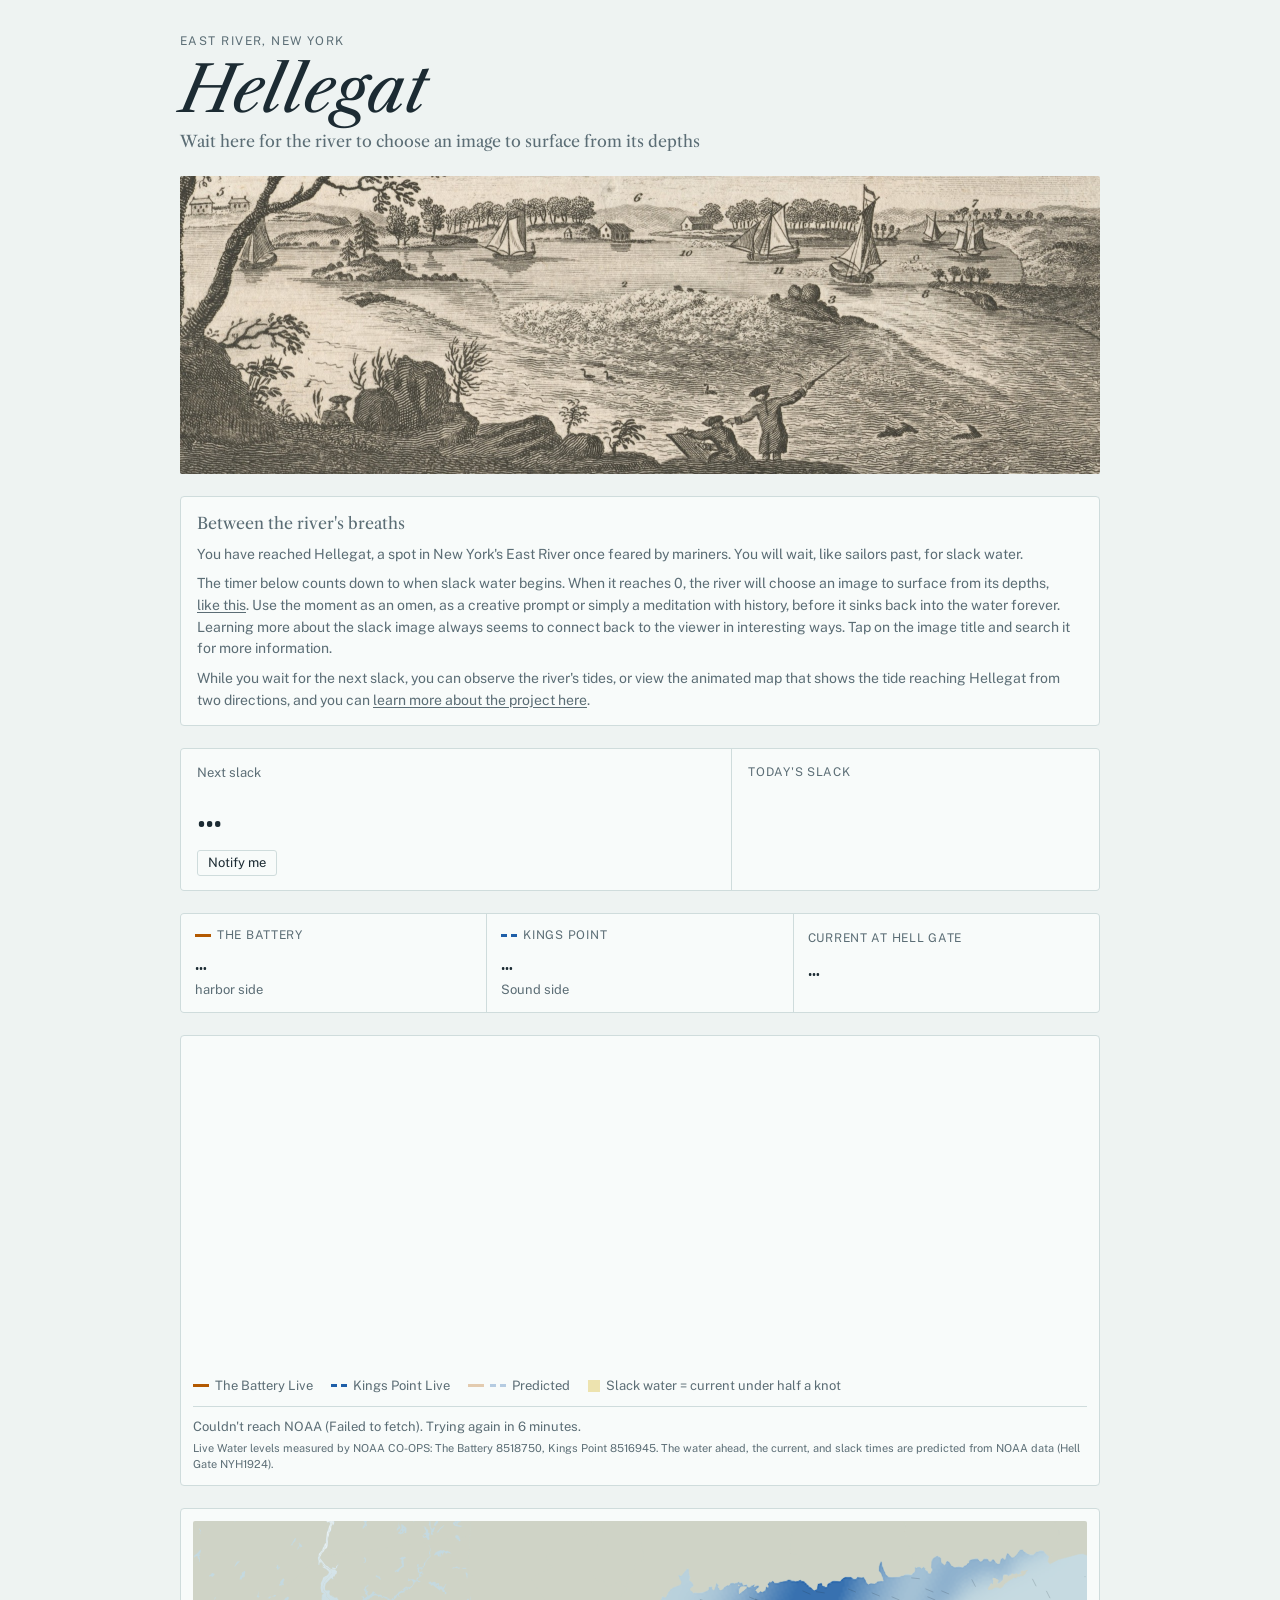
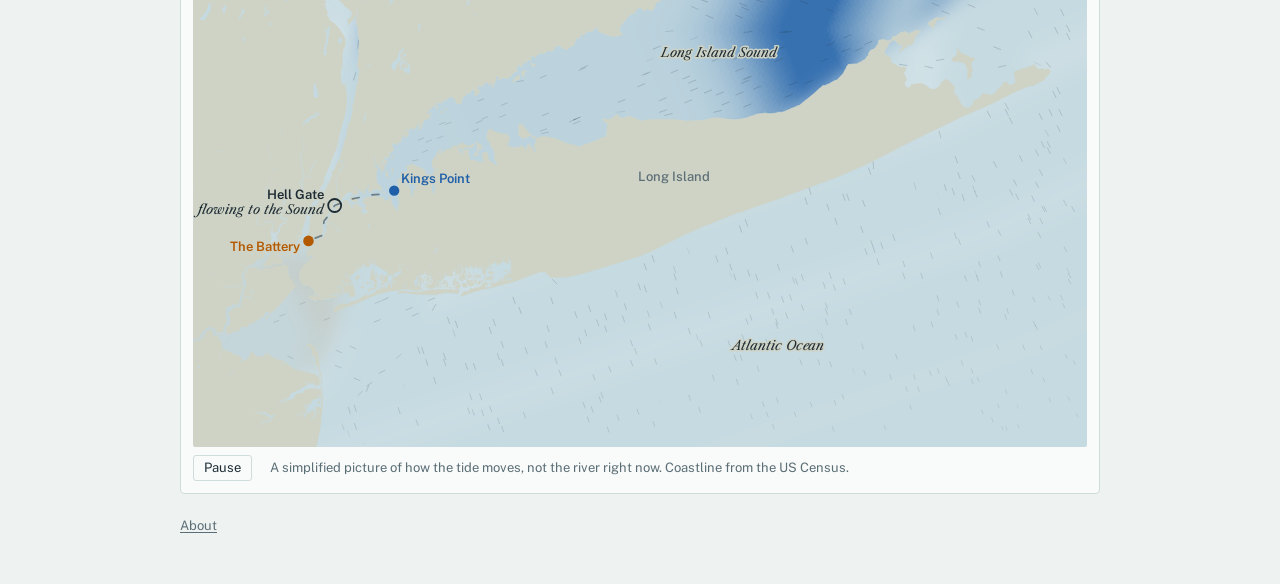
==== commit be4f1a6b: "A taste of the reveal: "like this" surfaces the river's Nov 10 choice (Tillamook Rock) for 6 seconds" ====
--- a/index.html
+++ b/index.html
@@ -28,9 +28,21 @@
   <section class="intro">
     <p class="tagline">Between the river's breaths</p>
     <p>You have reached Hellegat, a spot in New York's East River once feared by mariners. You will wait, like sailors past, for slack water.</p>
-    <p>The timer below counts down to when slack water begins. When it reaches 0, the river will choose an image to surface from its depths. Use the moment as an omen, as a creative prompt or simply a meditation with history, before it sinks back into the water forever. Learning more about the slack image always seems to connect back to the viewer in interesting ways. Tap on the image title and search it for more information.</p>
+    <p>The timer below counts down to when slack water begins. When it reaches 0, the river will choose an image to surface from its depths, <button type="button" class="link" id="taste-link">like this</button>. Use the moment as an omen, as a creative prompt or simply a meditation with history, before it sinks back into the water forever. Learning more about the slack image always seems to connect back to the viewer in interesting ways. Tap on the image title and search it for more information.</p>
     <p>While you wait for the next slack, you can observe the river's tides, or view the animated map that shows the tide reaching Hellegat from two directions, and you can <a href="about.html">learn more about the project here</a>.</p>
   </section>
+
+  <!-- A taste of the reveal: one real past choice, saved here. It floats above the page only when the visitor taps "like this"
+       in the intro, then sinks on its own after a few seconds, or sooner with a tap. Hidden until then, so it can't flash
+       while the page loads. The title is not a link, so it reads as a taste rather than the live thing, and no one leaves for it. -->
+  <figure class="taste" id="taste" hidden>
+    <p class="s">On November 10, the river chose this.</p>
+    <img src="tillamook-rock-1901.jpg" width="1200" height="736" alt="Hand-colored postcard of Tillamook Rock lighthouse standing on a rock at sea, with waves breaking around it.">
+    <figcaption>
+      <p class="reveal-title">Tillamook Rock And Light House, Portland, Oregon.</p>
+      <p class="s">1901</p>
+    </figcaption>
+  </figure>
 
   <section class="slack">
     <div class="countdown">
--- a/style.css
+++ b/style.css
@@ -70,6 +70,22 @@
 @keyframes sink { from { opacity: 1; } to { opacity: 0; } }
 @media (prefers-reduced-motion: reduce) { .reveal, .reveal.sinking { animation: none; } }
 
+/* The taste: a card floating in the middle of the screen, above the page but below the live reveal.
+   Invisible and slightly low until surfaced, then it rises into view; it sinks again when the class is removed.
+   While sunk, pointer-events: none lets taps pass straight through it; while surfaced, a tap on it sinks it. */
+.taste {
+  position: fixed; left: 50%; top: 50%; z-index: 5; margin: 0;
+  width: min(820px, calc(100vw - 32px)); box-sizing: border-box; padding: 12px 14px;
+  background: var(--card); border: 1px solid var(--rule); border-radius: 4px; box-shadow: 0 8px 30px rgba(0, 0, 0, .25);
+  text-align: center; pointer-events: none;
+  opacity: 0; transform: translate(-50%, calc(-50% + 16px)); transition: opacity 1s ease, transform 1s ease;
+}
+.taste.surfaced { opacity: 1; transform: translate(-50%, -50%); pointer-events: auto; cursor: pointer; }
+.taste p { margin: 4px 0 0; }
+.taste img { display: block; max-width: 100%; max-height: 70vh; width: auto; height: auto; margin: 8px auto 4px; }
+/* With reduced motion it still fades, but doesn't rise or sink. */
+@media (prefers-reduced-motion: reduce) { .taste, .taste.surfaced { transform: translate(-50%, -50%); transition: opacity 1s ease; } }
+
 .readout { display: grid; grid-template-columns: repeat(3, minmax(0, 1fr)); gap: 1px; background: var(--rule); border: 1px solid var(--rule); border-radius: 4px; overflow: hidden; }
 .cell { background: var(--card); padding: 12px 14px; display: grid; gap: 2px; min-width: 0; }
 .k { font-size: 12px; letter-spacing: .06em; text-transform: uppercase; color: var(--muted); display: flex; align-items: center; gap: 6px; }
